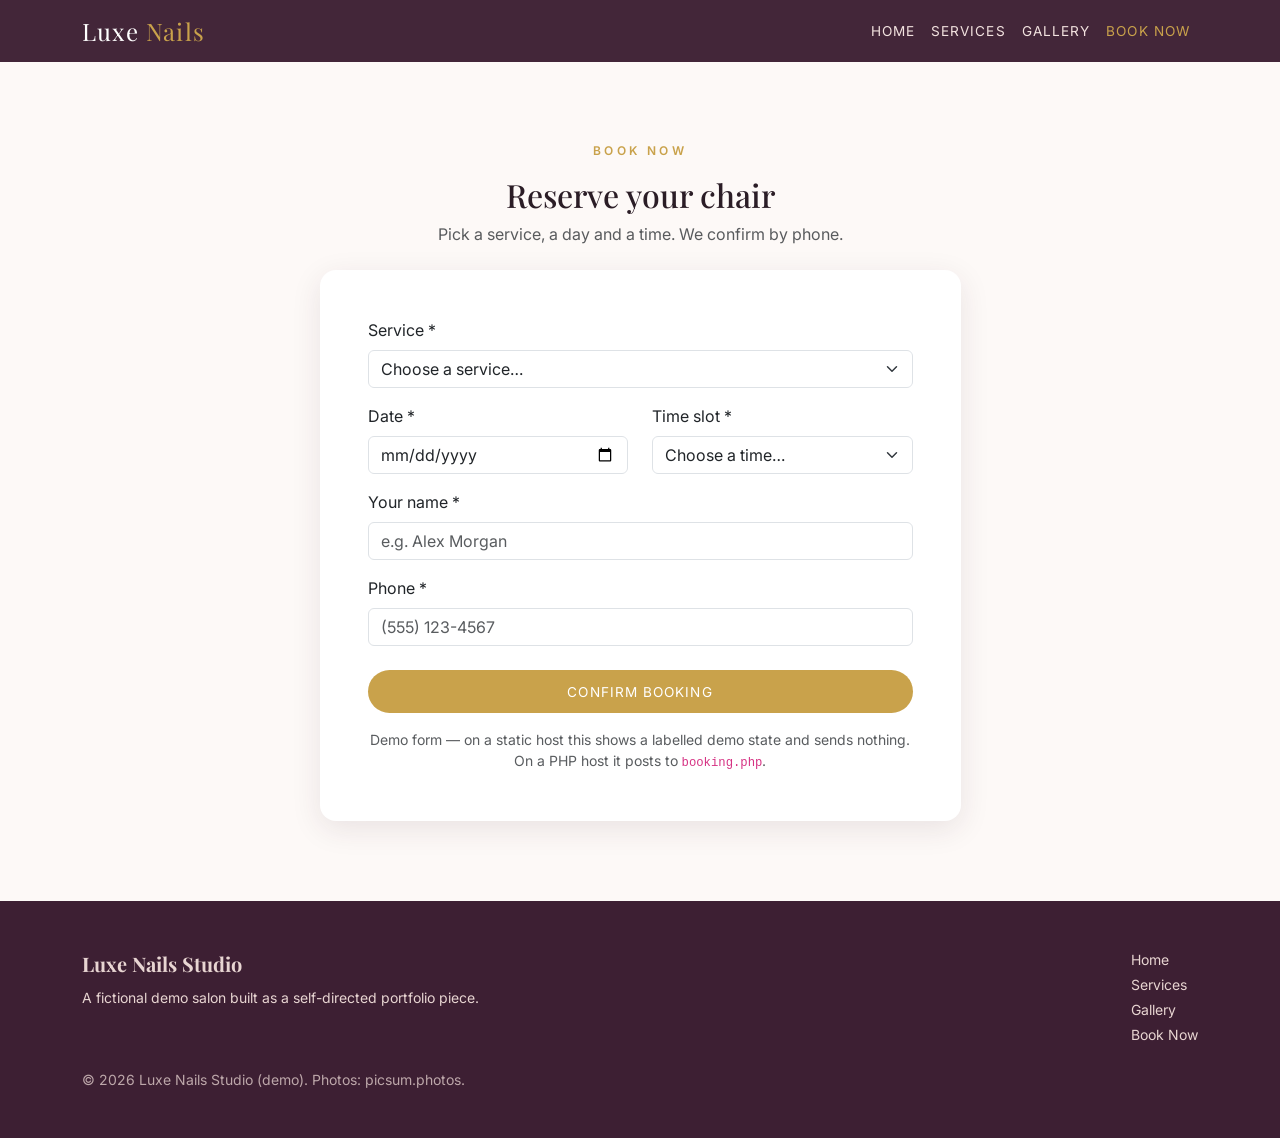
==== booking.html @ 5d88cf8e "Add Luxe Nails Studio: salon services, pricing, gallery, PHP booking backend" ====
<!doctype html>
<html lang="en">
<head>
<meta charset="utf-8">
<meta name="viewport" content="width=device-width, initial-scale=1">
<title>Book an Appointment — Luxe Nails Studio</title>
<meta name="description" content="Book a fictional appointment at Luxe Nails Studio. Demo form — no real booking is made.">
<link href="https://cdn.jsdelivr.net/npm/bootstrap@5.3.3/dist/css/bootstrap.min.css" rel="stylesheet">
<link href="https://fonts.googleapis.com/css2?family=Playfair+Display:wght@500;700&family=Inter:wght@400;500;600&display=swap" rel="stylesheet">
<link rel="stylesheet" href="assets/css/style.css">
</head>
<body>
<nav class="navbar navbar-expand-lg navbar-dark sticky-top">
  <div class="container">
    <a class="navbar-brand brand" href="index.html">Luxe <span>Nails</span></a>
    <button class="navbar-toggler" type="button" data-bs-toggle="collapse" data-bs-target="#nav"><span class="navbar-toggler-icon"></span></button>
    <div class="collapse navbar-collapse" id="nav">
      <ul class="navbar-nav ms-auto">
        <li class="nav-item"><a class="nav-link" href="index.html">Home</a></li>
        <li class="nav-item"><a class="nav-link" href="services.html">Services</a></li>
        <li class="nav-item"><a class="nav-link" href="gallery.html">Gallery</a></li>
        <li class="nav-item"><a class="nav-link active" href="booking.html">Book Now</a></li>
      </ul>
    </div>
  </div>
</nav>

<section class="section">
  <div class="container">
    <div class="row justify-content-center">
      <div class="col-lg-7">
        <div class="text-center mb-4 reveal">
          <p class="eyebrow">Book now</p>
          <h2>Reserve your chair</h2>
          <p class="text-muted">Pick a service, a day and a time. We confirm by phone.</p>
        </div>
        <div class="card card-luxe p-4 p-md-5 reveal">
          <div id="booking-status" class="alert d-none" role="alert"></div>
          <form id="booking-form" novalidate>
            <div class="mb-3">
              <label class="form-label" for="service">Service *</label>
              <select class="form-select" id="service" name="service" required>
                <option value="" selected>Choose a service…</option>
                <option>Classic Manicure</option>
                <option>Gel Manicure</option>
                <option>Luxury Spa Pedicure</option>
                <option>Acrylic Full Set</option>
                <option>Nail Art &amp; Design</option>
                <option>Bridal Package</option>
              </select>
            </div>
            <div class="row">
              <div class="col-md-6 mb-3">
                <label class="form-label" for="date">Date *</label>
                <input type="date" class="form-control" id="date" name="date" required>
              </div>
              <div class="col-md-6 mb-3">
                <label class="form-label" for="time">Time slot *</label>
                <select class="form-select" id="time" name="time" required>
                  <option value="" selected>Choose a time…</option>
                  <option>09:00</option><option>09:30</option><option>10:00</option><option>10:30</option>
                  <option>11:00</option><option>11:30</option><option>12:00</option><option>12:30</option>
                  <option>13:00</option><option>13:30</option><option>14:00</option><option>14:30</option>
                  <option>15:00</option><option>15:30</option><option>16:00</option><option>16:30</option>
                  <option>17:00</option><option>17:30</option><option>18:00</option><option>18:30</option>
                  <option>19:00</option><option>19:30</option>
                </select>
              </div>
            </div>
            <div class="mb-3">
              <label class="form-label" for="name">Your name *</label>
              <input type="text" class="form-control" id="name" name="name" placeholder="e.g. Alex Morgan" required minlength="2">
            </div>
            <div class="mb-4">
              <label class="form-label" for="phone">Phone *</label>
              <input type="tel" class="form-control" id="phone" name="phone" placeholder="(555) 123-4567" required>
            </div>
            <button type="submit" class="btn btn-gold w-100">Confirm booking</button>
            <p class="small text-muted text-center mt-3 mb-0">Demo form — on a static host this shows a labelled demo state and sends nothing. On a PHP host it posts to <code>booking.php</code>.</p>
          </form>
        </div>
      </div>
    </div>
  </div>
</section>

<footer class="py-5">
  <div class="container d-flex flex-column flex-md-row justify-content-between gap-3">
    <div><strong class="serif fs-5">Luxe Nails Studio</strong><p class="mb-0 small mt-2">A fictional demo salon built as a self-directed portfolio piece.</p></div>
    <div class="small"><a href="index.html" class="d-block mb-1">Home</a><a href="services.html" class="d-block mb-1">Services</a><a href="gallery.html" class="d-block mb-1">Gallery</a><a href="booking.html" class="d-block">Book Now</a></div>
  </div>
  <div class="container small mt-4 opacity-75">© <span id="year">2026</span> Luxe Nails Studio (demo). Photos: picsum.photos.</div>
</footer>
<script src="https://cdn.jsdelivr.net/npm/bootstrap@5.3.3/dist/js/bootstrap.bundle.min.js"></script>
<script src="assets/js/main.js"></script>
</body>
</html>
---- assets/css/style.css ----
/* Luxe Nails Studio — custom styles (Bootstrap 5 handles layout) */
:root{
  --plum:#3d1f33; --plum-2:#5b2a46; --blush:#f7e8e4; --rose:#c97b84;
  --gold:#c9a24b; --ink:#2b1d26; --cream:#fdf9f7;
}
body{font-family:'Inter',system-ui,sans-serif;color:var(--ink);background:var(--cream);}
h1,h2,h3,.serif{font-family:'Playfair Display',Georgia,serif;}
.navbar{background:rgba(61,31,51,.97);}
.navbar .nav-link{color:#f3e3e0!important;letter-spacing:.08em;font-size:.85rem;text-transform:uppercase;}
.navbar .nav-link:hover,.navbar .nav-link.active{color:var(--gold)!important;}
.brand{font-family:'Playfair Display',serif;font-size:1.5rem;color:#fff!important;letter-spacing:.05em;}
.brand span{color:var(--gold);}
.btn-gold{background:var(--gold);color:#fff;border:none;padding:.7rem 1.8rem;letter-spacing:.08em;text-transform:uppercase;font-size:.85rem;border-radius:999px;transition:transform .25s,box-shadow .25s;}
.btn-gold:hover{background:#b08d3e;color:#fff;transform:translateY(-2px);box-shadow:0 10px 24px rgba(201,162,75,.4);}
.btn-outline-plum{border:1px solid var(--plum);color:var(--plum);border-radius:999px;padding:.6rem 1.6rem;text-transform:uppercase;font-size:.85rem;letter-spacing:.08em;}
.btn-outline-plum:hover{background:var(--plum);color:#fff;}
.hero{min-height:82vh;background:linear-gradient(105deg,rgba(61,31,51,.92) 0%,rgba(61,31,51,.55) 55%,rgba(61,31,51,.15) 100%),url('https://picsum.photos/seed/luxe-hero/1600/1000') center/cover;display:flex;align-items:center;color:#fff;}
.hero h1{font-size:clamp(2.6rem,6vw,4.6rem);line-height:1.05;}
.hero .lead{color:#f3e3e0;max-width:560px;}
.eyebrow{letter-spacing:.28em;text-transform:uppercase;font-size:.75rem;color:var(--gold);font-weight:600;}
.section{padding:5rem 0;}
.section-alt{background:var(--blush);}
.card-luxe{border:none;border-radius:1rem;overflow:hidden;box-shadow:0 8px 30px rgba(61,31,51,.10);transition:transform .3s,box-shadow .3s;background:#fff;}
.card-luxe:hover{transform:translateY(-6px);box-shadow:0 18px 40px rgba(61,31,51,.18);}
.card-luxe img{height:230px;object-fit:cover;transition:transform .5s;}
.card-luxe:hover img{transform:scale(1.05);}
.price{color:var(--plum-2);font-weight:700;font-size:1.25rem;}
.price-table td,.price-table th{padding:1rem .75rem;vertical-align:middle;}
.gallery-img{border-radius:1rem;height:300px;width:100%;object-fit:cover;transition:transform .4s,box-shadow .4s;cursor:pointer;}
.gallery-img:hover{transform:scale(1.03);box-shadow:0 14px 34px rgba(61,31,51,.25);}
footer{background:var(--plum);color:#e8d5d2;}
footer a{color:#e8d5d2;text-decoration:none;}
footer a:hover{color:var(--gold);}
/* Scroll reveal */
.reveal{opacity:0;transform:translateY(28px);transition:opacity .7s ease,transform .7s ease;}
.reveal.visible{opacity:1;transform:none;}
@media (prefers-reduced-motion:reduce){.reveal{opacity:1;transform:none;transition:none;}}
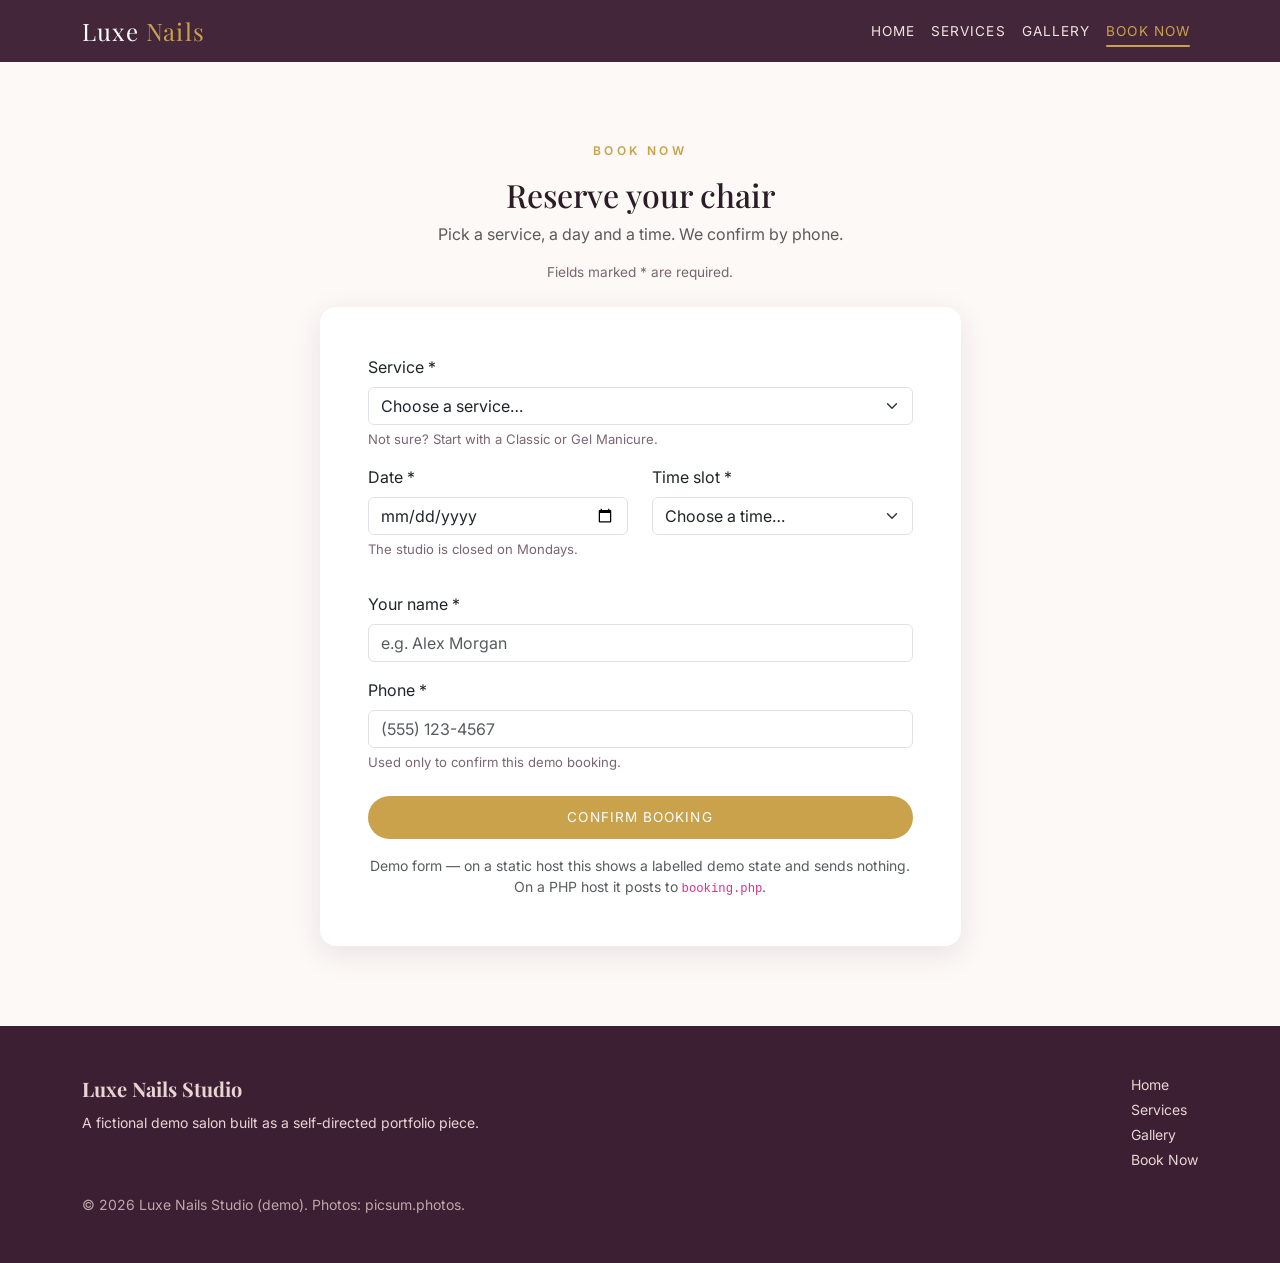
==== commit a78bbde0: "Upgrade polish: animations, content, accessibility" ====
--- a/booking.html
+++ b/booking.html
@@ -10,21 +10,23 @@
 <link rel="stylesheet" href="assets/css/style.css">
 </head>
 <body>
+<a class="skip-link" href="#main">Skip to main content</a>
 <nav class="navbar navbar-expand-lg navbar-dark sticky-top">
   <div class="container">
     <a class="navbar-brand brand" href="index.html">Luxe <span>Nails</span></a>
-    <button class="navbar-toggler" type="button" data-bs-toggle="collapse" data-bs-target="#nav"><span class="navbar-toggler-icon"></span></button>
+    <button class="navbar-toggler" type="button" data-bs-toggle="collapse" data-bs-target="#nav" aria-controls="nav" aria-expanded="false" aria-label="Toggle navigation"><span class="navbar-toggler-icon"></span></button>
     <div class="collapse navbar-collapse" id="nav">
       <ul class="navbar-nav ms-auto">
         <li class="nav-item"><a class="nav-link" href="index.html">Home</a></li>
         <li class="nav-item"><a class="nav-link" href="services.html">Services</a></li>
         <li class="nav-item"><a class="nav-link" href="gallery.html">Gallery</a></li>
-        <li class="nav-item"><a class="nav-link active" href="booking.html">Book Now</a></li>
+        <li class="nav-item"><a class="nav-link active" aria-current="page" href="booking.html">Book Now</a></li>
       </ul>
     </div>
   </div>
 </nav>
 
+<main id="main">
 <section class="section">
   <div class="container">
     <div class="row justify-content-center">
@@ -33,13 +35,15 @@
           <p class="eyebrow">Book now</p>
           <h2>Reserve your chair</h2>
           <p class="text-muted">Pick a service, a day and a time. We confirm by phone.</p>
+          <p class="required-note">Fields marked * are required.</p>
         </div>
         <div class="card card-luxe p-4 p-md-5 reveal">
-          <div id="booking-status" class="alert d-none" role="alert"></div>
+          <div id="booking-status" class="alert d-none" role="alert" aria-live="polite"></div>
           <form id="booking-form" novalidate>
             <div class="mb-3">
               <label class="form-label" for="service">Service *</label>
-              <select class="form-select" id="service" name="service" required>
+              <select class="form-select" id="service" name="service" required aria-describedby="serviceHint">
+                <!-- options below -->
                 <option value="" selected>Choose a service…</option>
                 <option>Classic Manicure</option>
                 <option>Gel Manicure</option>
@@ -48,11 +52,15 @@
                 <option>Nail Art &amp; Design</option>
                 <option>Bridal Package</option>
               </select>
+              <p class="field-hint" id="serviceHint">Not sure? Start with a Classic or Gel Manicure.</p>
+              <p class="invalid-feedback-custom" id="serviceError">Please choose a service.</p>
             </div>
             <div class="row">
               <div class="col-md-6 mb-3">
                 <label class="form-label" for="date">Date *</label>
-                <input type="date" class="form-control" id="date" name="date" required>
+                <input type="date" class="form-control" id="date" name="date" required aria-describedby="dateHint">
+                <p class="field-hint" id="dateHint">The studio is closed on Mondays.</p>
+                <p class="invalid-feedback-custom" id="dateError">Please choose a date.</p>
               </div>
               <div class="col-md-6 mb-3">
                 <label class="form-label" for="time">Time slot *</label>
@@ -65,15 +73,19 @@
                   <option>17:00</option><option>17:30</option><option>18:00</option><option>18:30</option>
                   <option>19:00</option><option>19:30</option>
                 </select>
+                <p class="invalid-feedback-custom" id="timeError">Please choose a time slot.</p>
               </div>
             </div>
             <div class="mb-3">
               <label class="form-label" for="name">Your name *</label>
-              <input type="text" class="form-control" id="name" name="name" placeholder="e.g. Alex Morgan" required minlength="2">
+              <input type="text" class="form-control" id="name" name="name" placeholder="e.g. Alex Morgan" autocomplete="name" required minlength="2">
+              <p class="invalid-feedback-custom" id="nameError">Please enter your name (at least 2 characters).</p>
             </div>
             <div class="mb-4">
               <label class="form-label" for="phone">Phone *</label>
-              <input type="tel" class="form-control" id="phone" name="phone" placeholder="(555) 123-4567" required>
+              <input type="tel" class="form-control" id="phone" name="phone" placeholder="(555) 123-4567" autocomplete="tel" required aria-describedby="phoneHint">
+              <p class="field-hint" id="phoneHint">Used only to confirm this demo booking.</p>
+              <p class="invalid-feedback-custom" id="phoneError">Please enter a phone number.</p>
             </div>
             <button type="submit" class="btn btn-gold w-100">Confirm booking</button>
             <p class="small text-muted text-center mt-3 mb-0">Demo form — on a static host this shows a labelled demo state and sends nothing. On a PHP host it posts to <code>booking.php</code>.</p>
@@ -83,6 +95,7 @@
     </div>
   </div>
 </section>
+</main>
 
 <footer class="py-5">
   <div class="container d-flex flex-column flex-md-row justify-content-between gap-3">
--- a/assets/css/style.css
+++ b/assets/css/style.css
@@ -34,4 +34,80 @@
 /* Scroll reveal */
 .reveal{opacity:0;transform:translateY(28px);transition:opacity .7s ease,transform .7s ease;}
 .reveal.visible{opacity:1;transform:none;}
-@media (prefers-reduced-motion:reduce){.reveal{opacity:1;transform:none;transition:none;}}
+
+/* ===== Polish layer: motion, micro-interactions, focus, responsive ===== */
+.skip-link{position:absolute;left:12px;top:-60px;z-index:2000;background:var(--plum);color:#fff;padding:10px 18px;border-radius:10px;font-weight:600;text-decoration:none;transition:top .2s ease;}
+.skip-link:focus{top:12px;color:#fff;}
+:focus-visible{outline:3px solid rgba(201,162,75,.75);outline-offset:2px;border-radius:6px;}
+.navbar .nav-link{position:relative;}
+.navbar .nav-link::after{content:"";position:absolute;left:.5rem;right:.5rem;bottom:2px;height:2px;background:var(--gold);border-radius:2px;transform:scaleX(0);transform-origin:left;transition:transform .25s ease;}
+.navbar .nav-link:hover::after,.navbar .nav-link.active::after{transform:scaleX(1);}
+.btn-gold:active,.btn-outline-plum:active,.btn-outline-light:active{transform:translateY(0) scale(.97);}
+.btn-outline-plum{transition:background-color .2s,color .2s,transform .15s,box-shadow .2s;}
+.btn-outline-plum:hover{box-shadow:0 8px 20px rgba(61,31,51,.22);}
+.btn-gold:focus-visible,.btn-outline-plum:focus-visible{outline:3px solid rgba(201,162,75,.8);outline-offset:3px;}
+/* Animated hero: slow background drift + soft glow */
+.hero{position:relative;overflow:hidden;background-size:cover;background-position:center;animation:heroDrift 22s ease-in-out infinite alternate;}
+@keyframes heroDrift{from{background-position:50% 40%;}to{background-position:50% 62%;}}
+.hero::after{content:"";position:absolute;right:-120px;top:-120px;width:340px;height:340px;border-radius:50%;background:radial-gradient(circle,rgba(201,162,75,.35),transparent 65%);animation:glowFloat 10s ease-in-out infinite alternate;pointer-events:none;}
+@keyframes glowFloat{from{transform:translate(0,0) scale(1);}to{transform:translate(-24px,20px) scale(1.1);}}
+.hero .container{position:relative;z-index:1;}
+.hero-hours{display:inline-block;background:rgba(255,255,255,.14);border:1px solid rgba(255,255,255,.35);color:#fff;border-radius:999px;padding:.4rem 1rem;font-size:.85rem;margin-top:1.4rem;}
+.scroll-cue{display:inline-flex;align-items:center;gap:.5rem;color:#f3e3e0;text-decoration:none;font-size:.85rem;letter-spacing:.12em;text-transform:uppercase;margin-top:2.2rem;}
+.scroll-cue:hover{color:var(--gold);}
+.scroll-cue .cue-arrow{display:inline-block;animation:cueBounce 1.8s ease-in-out infinite;}
+@keyframes cueBounce{0%,100%{transform:translateY(0);}50%{transform:translateY(5px);}}
+/* Cards & gallery */
+.card-luxe:focus-within{transform:translateY(-6px);box-shadow:0 18px 40px rgba(61,31,51,.18);}
+.card-luxe:focus-within img{transform:scale(1.05);}
+.gallery-item{margin:0;}
+.gallery-btn{display:block;width:100%;padding:0;border:none;background:none;border-radius:1rem;overflow:hidden;position:relative;cursor:pointer;}
+.gallery-btn .gallery-img{display:block;}
+.gallery-cap{position:absolute;left:0;right:0;bottom:0;padding:.9rem 1rem .7rem;color:#fff;font-size:.88rem;text-align:left;background:linear-gradient(transparent,rgba(43,29,38,.78));opacity:0;transform:translateY(8px);transition:opacity .3s,transform .3s;}
+.gallery-btn:hover .gallery-cap,.gallery-btn:focus-visible .gallery-cap{opacity:1;transform:none;}
+.gallery-btn:hover .gallery-img,.gallery-btn:focus-visible .gallery-img{transform:scale(1.04);box-shadow:0 14px 34px rgba(61,31,51,.25);}
+.gallery-btn:focus-visible{outline:3px solid rgba(201,162,75,.85);outline-offset:3px;}
+/* Steps */
+.step-card{transition:transform .3s,box-shadow .3s;}
+.step-card:hover{transform:translateY(-5px);box-shadow:0 16px 36px rgba(61,31,51,.16);}
+.step-num{width:52px;height:52px;border-radius:50%;background:var(--blush);color:var(--plum-2);display:grid;place-items:center;font-family:'Playfair Display',serif;font-size:1.3rem;font-weight:700;margin:0 auto 1rem;}
+/* Price table */
+.price-table tbody tr{transition:background-color .2s;}
+.price-table .book-link{white-space:nowrap;font-weight:600;color:var(--plum-2);text-decoration:none;}
+.price-table .book-link:hover{color:var(--gold);text-decoration:underline;}
+/* Forms */
+.field-hint{color:#7a6672;font-size:.82rem;margin-top:.3rem;}
+.required-note{color:#7a6672;font-size:.85rem;}
+.form-control:focus,.form-select:focus{border-color:var(--rose);box-shadow:0 0 0 .2rem rgba(201,123,132,.2);}
+.form-control.is-invalid,.form-select.is-invalid{border-color:#c0392b;}
+.invalid-feedback-custom{color:#c0392b;font-size:.85rem;margin-top:.3rem;display:none;}
+.invalid-feedback-custom.show{display:block;}
+#booking-status{animation:fadeSlide .35s ease both;}
+@keyframes fadeSlide{from{opacity:0;transform:translateY(6px);}to{opacity:1;transform:none;}}
+/* Back to top */
+.back-to-top{position:fixed;right:18px;bottom:18px;z-index:1050;width:46px;height:46px;border-radius:50%;border:none;background:var(--plum);color:#fff;font-size:1.1rem;box-shadow:0 10px 24px rgba(61,31,51,.35);opacity:0;pointer-events:none;transform:translateY(10px);transition:opacity .3s,transform .3s,background-color .2s;}
+.back-to-top.show{opacity:1;pointer-events:auto;transform:none;}
+.back-to-top:hover{background:var(--plum-2);}
+/* Lightbox */
+.lightbox-img{width:100%;max-height:70vh;object-fit:cover;border-radius:.75rem;}
+/* Responsive */
+@media (max-width:767.98px){
+  .section{padding:3.2rem 0;}
+  .hero{min-height:68vh;}
+  .gallery-img{height:200px;}
+  .card-luxe img{height:200px;}
+  .price-table td,.price-table th{padding:.8rem .5rem;font-size:.92rem;}
+}
+@media (max-width:575.98px){
+  .hero .btn-gold,.hero .btn-outline-light{width:100%;margin-bottom:.6rem;}
+  .gallery-img{height:160px;}
+}
+/* Reduced motion across the site */
+@media (prefers-reduced-motion:reduce){
+  html{scroll-behavior:auto;}
+  *,*::before,*::after{animation-duration:.01ms!important;animation-iteration-count:1!important;transition-duration:.01ms!important;}
+  .reveal{opacity:1;transform:none;}
+  .hero,.hero::after,.scroll-cue .cue-arrow{animation:none;}
+  .card-luxe:hover,.step-card:hover,.gallery-btn:hover .gallery-img{transform:none;}
+  .gallery-cap{opacity:1;transform:none;}
+}
